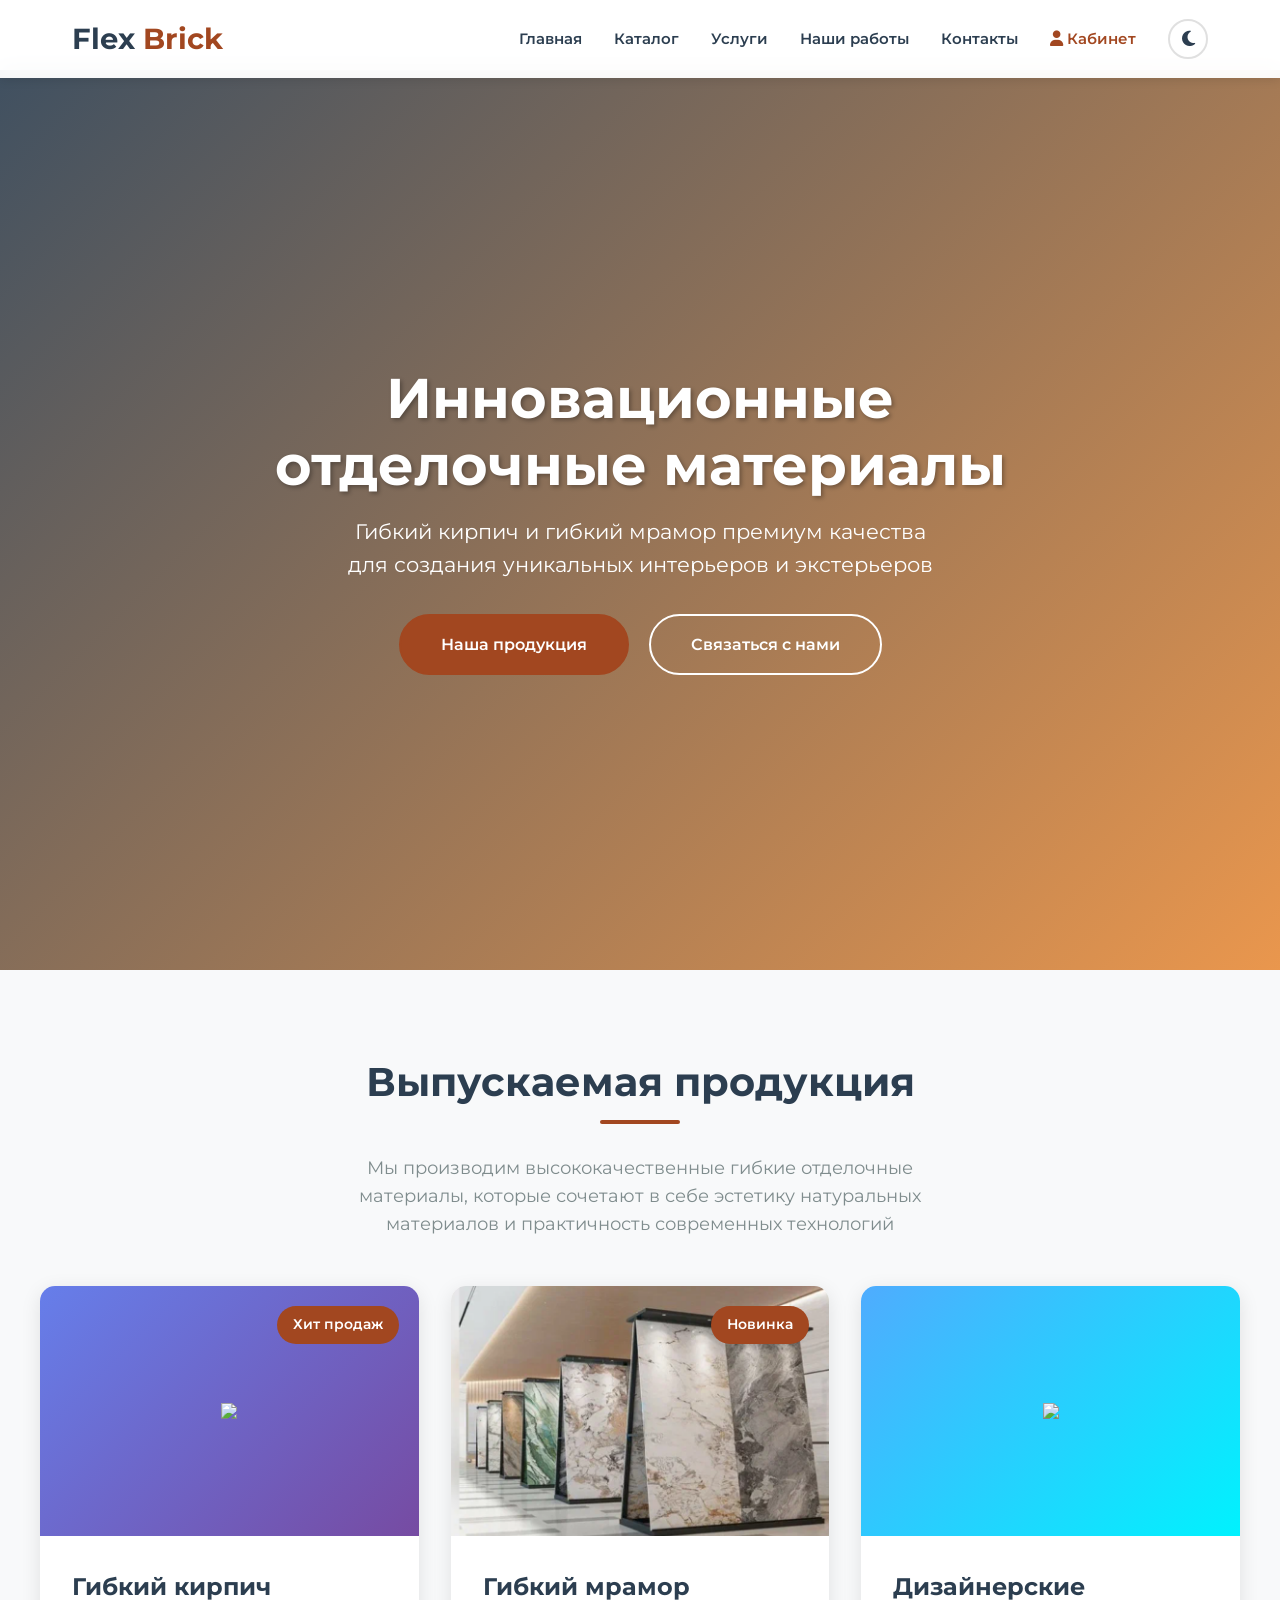
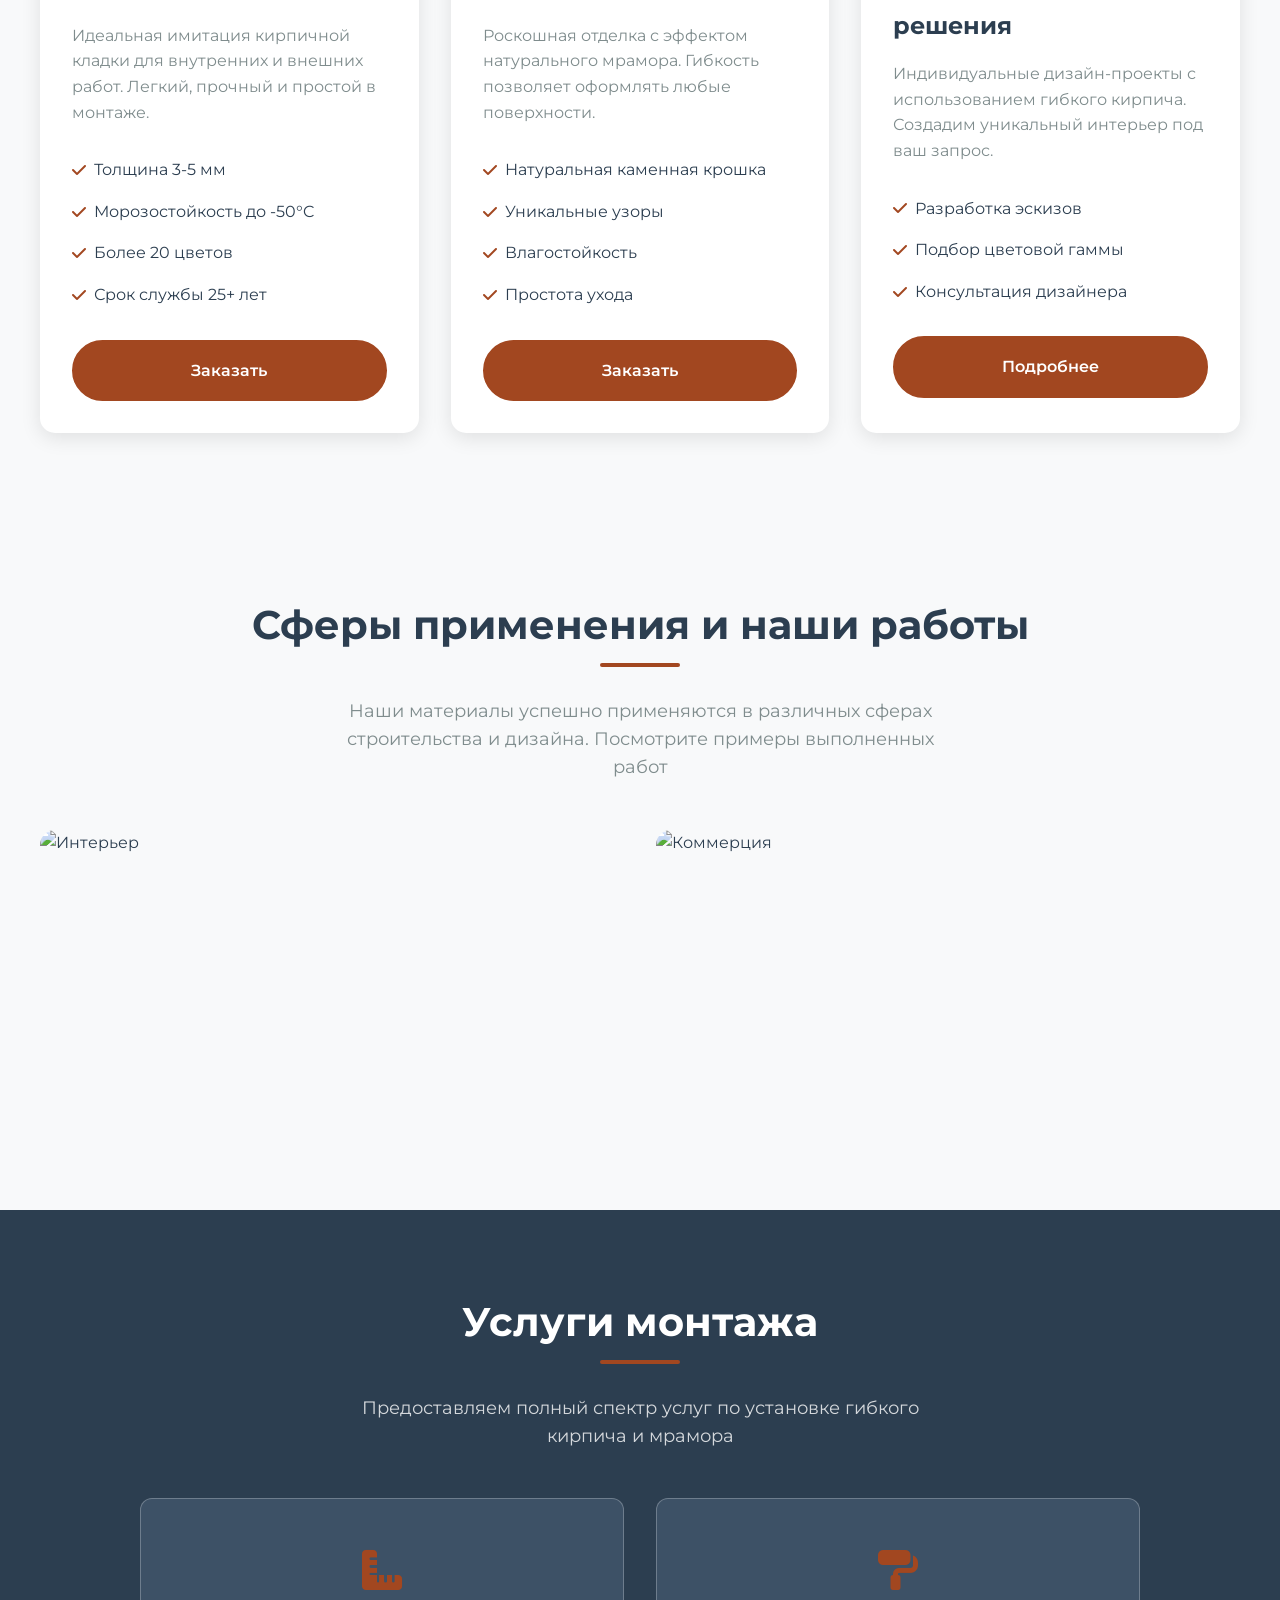
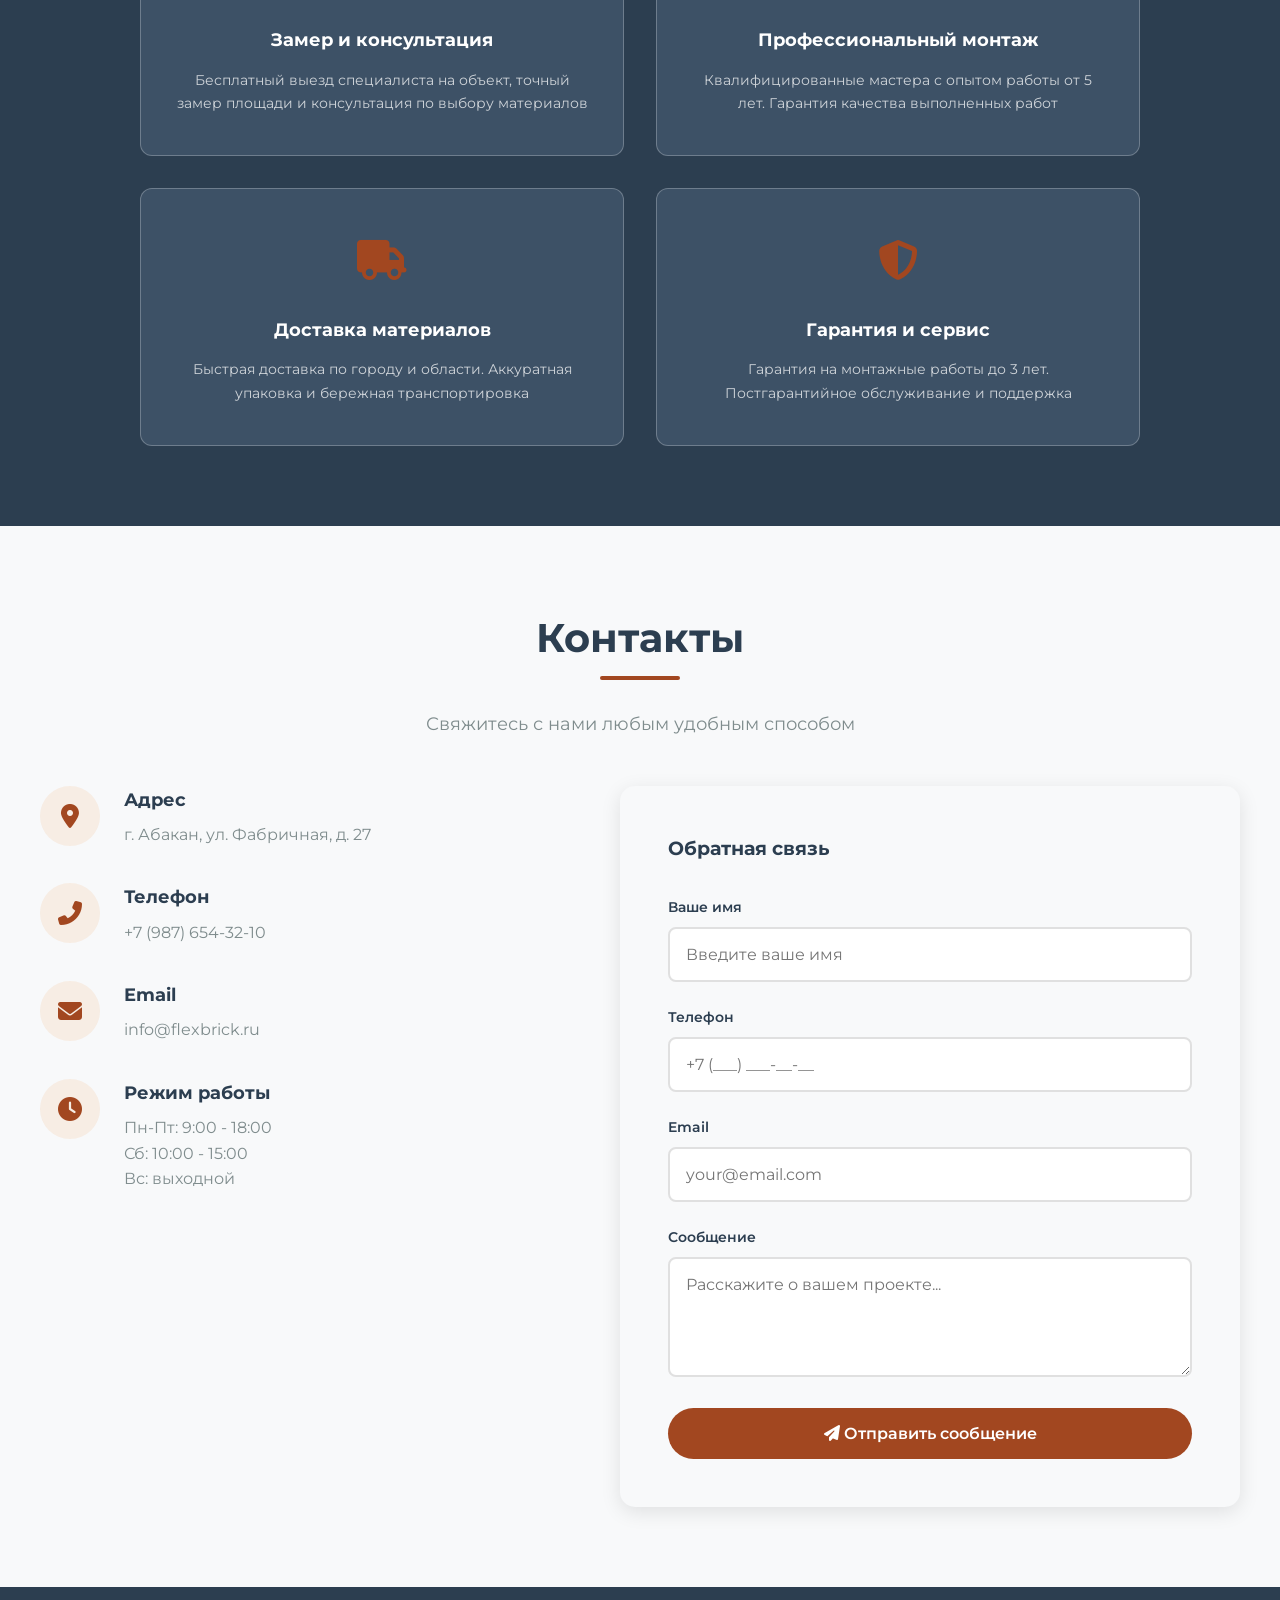
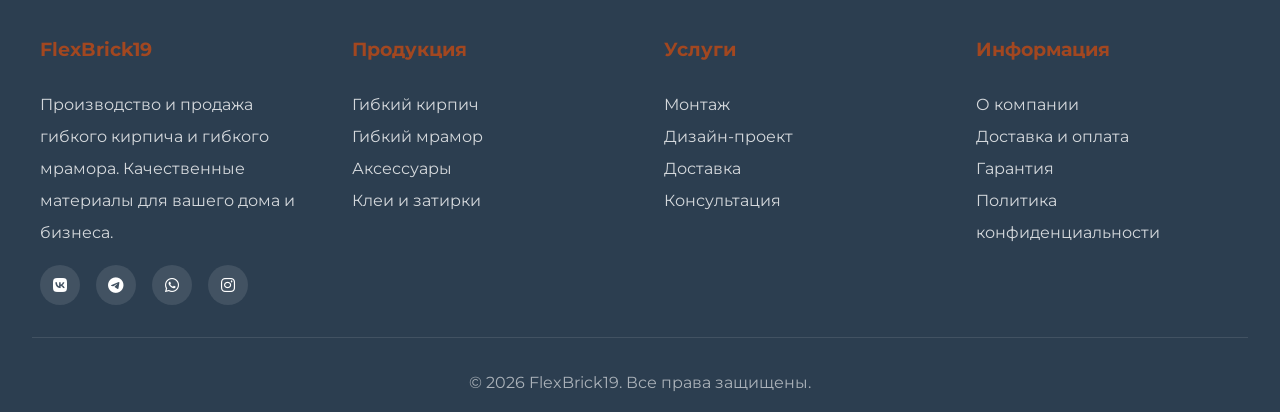
==== index.html @ 18402e00 "Add files via upload" ====
<!DOCTYPE html>
<html lang="ru">
<head>
    <meta charset="UTF-8">
    <meta name="viewport" content="width=device-width, initial-scale=1.0">
    <title>FlexBrick19 - Гибкий кирпич и мрамор</title>
    <link href="https://fonts.googleapis.com/css2?family=Montserrat:wght@300;400;600;700&display=swap" rel="stylesheet">
    <link rel="stylesheet" href="https://cdnjs.cloudflare.com/ajax/libs/font-awesome/6.4.0/css/all.min.css">
    <link rel="stylesheet" href="style.css">
</head>
<body>

    <!-- Navigation -->
    <nav id="navbar">
        <div class="nav-container">
            <a href="#" class="logo">
                Flex<span>Brick</span>
            </a>
            <ul class="nav-links">
                <li><a href="index.html">Главная</a></li>
                <li><a href="catalog.html">Каталог</a></li>
                <li><a href="services.html">Услуги</a></li>
                <li><a href="portfolio.html">Наши работы</a></li>
                <li><a href="contacts.html">Контакты</a></li>
                <li><a href="account.html" class="active"><i class="fas fa-user"></i> Кабинет</a></li>
                <li><button id="themeToggle" class="theme-toggle" title="Переключить тему"><i class="fas fa-moon"></i></button></li>
            </ul>
            <button class="mobile-menu" id="mobileMenuBtn">
                <i class="fas fa-bars"></i>
            </button>
        </div>
    </nav>

    <!-- Mobile Nav -->
    <div class="overlay" id="overlay"></div>
    <div class="mobile-nav" id="mobileNav">
        <ul>
            <li><a href="index.html">Главная</a></li>
                <li><a href="catalog.html">Каталог</a></li>
                <li><a href="services.html">Услуги</a></li>
                <li><a href="portfolio.html">Наши работы</a></li>
                <li><a href="contacts.html">Контакты</a></li>
                <li><a href="account.html" class="active"><i class="fas fa-user"></i> Кабинет</a></li>
        </ul>
        <button id="mobileThemeToggle" class="theme-toggle-mobile">
            <i class="fas fa-moon"></i> Темная тема
        </button>
    </div>

    <!-- Hero Section -->
    <section class="hero">
        <div class="hero-content">
            <h1>Инновационные отделочные материалы</h1>
            <p>Гибкий кирпич и гибкий мрамор премиум качества для создания уникальных интерьеров и экстерьеров</p>
            <div class="hero-buttons">
                <a href="#products" class="btn">Наша продукция</a>
                <a href="#contacts" class="btn btn-outline">Связаться с нами</a>
            </div>
        </div>
    </section>

    <!-- Products Section -->
    <section id="products" class="products">
        <div class="container">
            <div class="section-title fade-in">
                <h2>Выпускаемая продукция</h2>
                <p>Мы производим высококачественные гибкие отделочные материалы, которые сочетают в себе эстетику натуральных материалов и практичность современных технологий</p>
            </div>
            
            <div class="products-grid">
                <div class="product-card fade-in">
                    <div class="product-image">
                        <img src="https://3.downloader.disk.yandex.ru/preview/f4db77cf83d01d969a2676c46928b4b2d6bfa1960020d5fec30e9e500b289629/inf/t6mcIXJO005QYM7AJ6uRTXaHmk4RUR5POgtr7_eQQ4464CJ78P5Dz_9w9WIEjL63v2lElFeClbUV968nj841Ag%3D%3D?uid=534998372&filename=IMG-20231004-WA0004.jpg&disposition=inline&hash=&limit=0&content_type=image%2Fjpeg&owner_uid=534998372&tknv=v3&is_direct_zip_experiment=1&size=2500x1290">
                        <span class="product-badge">Хит продаж</span>
                    </div>
                    <div class="product-info">
                        <h3>Гибкий кирпич</h3>
                        <p>Идеальная имитация кирпичной кладки для внутренних и внешних работ. Легкий, прочный и простой в монтаже.</p>
                        <ul class="product-features">
                            <li><i class="fas fa-check"></i> Толщина 3-5 мм</li>
                            <li><i class="fas fa-check"></i> Морозостойкость до -50°C</li>
                            <li><i class="fas fa-check"></i> Более 20 цветов</li>
                            <li><i class="fas fa-check"></i> Срок службы 25+ лет</li>
                        </ul>
                        <a href="#feedback" class="btn btn-block">Заказать</a>
                    </div>
                </div>

                <div class="product-card fade-in">
                    <div class="product-image">
                        <img src="Снимок.PNG">
                        <span class="product-badge">Новинка</span>
                    </div>
                    <div class="product-info">
                        <h3>Гибкий мрамор</h3>
                        <p>Роскошная отделка с эффектом натурального мрамора. Гибкость позволяет оформлять любые поверхности.</p>
                        <ul class="product-features">
                            <li><i class="fas fa-check"></i> Натуральная каменная крошка</li>
                            <li><i class="fas fa-check"></i> Уникальные узоры</li>
                            <li><i class="fas fa-check"></i> Влагостойкость</li>
                            <li><i class="fas fa-check"></i> Простота ухода</li>
                        </ul>
                        <a href="#feedback" class="btn btn-block">Заказать</a>
                    </div>
                </div>

                <div class="product-card fade-in">
                    <div class="product-image">
                        <img src="https://1.downloader.disk.yandex.ru/preview/6d190ff117f5f427e26c9b1eb037b8a4ff0388bd849203e732c91fef27852add/inf/EOkjLtMUXCPY6ZV9Z0v0M9_wVhdj_3Ee0_UU-84IVVvWxLugRxOpAozdgsQAR_9gPkSbgfZtE7bI52CrXQqChQ%3D%3D?uid=534998372&filename=кирп3.jpg&disposition=inline&hash=&limit=0&content_type=image%2Fjpeg&owner_uid=534998372&tknv=v3&is_direct_zip_experiment=1&size=2500x1290">
                    </div>
                    <div class="product-info">
                        <h3>Дизайнерские решения</h3>
                        <p>Индивидуальные дизайн-проекты с использованием гибкого кирпича. Создадим уникальный интерьер под ваш запрос.</p>
                        <ul class="product-features">
                            <li><i class="fas fa-check"></i> Разработка эскизов</li>
                            <li><i class="fas fa-check"></i> Подбор цветовой гаммы</li>
                            <li><i class="fas fa-check"></i> Консультация дизайнера</li>
                        </ul>
                        <a href="#feedback" class="btn btn-block">Подробнее</a>
                    </div>
                </div>
            </div>
        </div>
    </section>

    <!-- Applications Section -->
    <section id="applications">
        <div class="container">
            <div class="section-title fade-in">
                <h2>Сферы применения и наши работы</h2>
                <p>Наши материалы успешно применяются в различных сферах строительства и дизайна. Посмотрите примеры выполненных работ</p>
            </div>

            <div class="applications-grid">
                <div class="app-card fade-in">
                    <img src="https://4.downloader.disk.yandex.ru/preview/119673832ccec0de59858f5da91ed339eee2b79964a36bbcb71962c14da1e7b0/inf/4I_ppLJugcUD9Q9qHjBtDPk3egLP-8uPRcDhnrD1nuMP7wHON_OEvVRRCL4eM57QDxRSKZL45MFOPm9Jqz7MKQ%3D%3D?uid=534998372&filename=кирп2.jpg&disposition=inline&hash=&limit=0&content_type=image%2Fjpeg&owner_uid=534998372&tknv=v3&is_direct_zip_experiment=1&size=2500x1290" alt="Интерьер">
                    <div class="app-overlay">
                        <h3>Жилые интерьеры</h3>
                        <p>Отделка гостиных, спален, кухонь и прихожих</p>
                    </div>
                </div>

                <div class="app-card fade-in">
                    <img src="https://i4444-static.my-sellios.ru/t/images/a1/b9/863fdfd8531c60a297b4859de60c-or.jpg" alt="Коммерция">
                    <div class="app-overlay">
                        <h3>Коммерческие помещения</h3>
                        <p>Оформление офисов, магазинов, ресторанов</p>
                    </div>
                </div>
            </div>
        </div>
    </section>

    <!-- Services Section -->
    <section id="services" class="services">
        <div class="container">
            <div class="section-title fade-in">
                <h2>Услуги монтажа</h2>
                <p>Предоставляем полный спектр услуг по установке гибкого кирпича и мрамора</p>
            </div>

            <div class="services-grid">
                <div class="service-card fade-in">
                    <div class="service-icon">
                        <i class="fas fa-ruler-combined"></i>
                    </div>
                    <h3>Замер и консультация</h3>
                    <p>Бесплатный выезд специалиста на объект, точный замер площади и консультация по выбору материалов</p>
                </div>

                <div class="service-card fade-in">
                    <div class="service-icon">
                        <i class="fas fa-paint-roller"></i>
                    </div>
                    <h3>Профессиональный монтаж</h3>
                    <p>Квалифицированные мастера с опытом работы от 5 лет. Гарантия качества выполненных работ</p>
                </div>

                <div class="service-card fade-in">
                    <div class="service-icon">
                        <i class="fas fa-truck"></i>
                    </div>
                    <h3>Доставка материалов</h3>
                    <p>Быстрая доставка по городу и области. Аккуратная упаковка и бережная транспортировка</p>
                </div>

                <div class="service-card fade-in">
                    <div class="service-icon">
                        <i class="fas fa-shield-alt"></i>
                    </div>
                    <h3>Гарантия и сервис</h3>
                    <p>Гарантия на монтажные работы до 3 лет. Постгарантийное обслуживание и поддержка</p>
                </div>
            </div>
        </div>
    </section>

    <!-- Contact Section -->
    <section id="contacts">
        <div class="container">
            <div class="section-title fade-in">
                <h2>Контакты</h2>
                <p>Свяжитесь с нами любым удобным способом</p>
            </div>

            <div class="contact-wrapper">
                <div class="contact-info fade-in">
                    <div class="contact-item">
                        <div class="contact-icon">
                            <i class="fas fa-map-marker-alt"></i>
                        </div>
                        <div class="contact-details">
                            <h3>Адрес</h3>
                            <p>г. Абакан, ул. Фабричная, д. 27</p>
                        </div>
                    </div>

                    <div class="contact-item">
                        <div class="contact-icon">
                            <i class="fas fa-phone-alt"></i>
                        </div>
                        <div class="contact-details">
                            <h3>Телефон</h3>
                            <p><a href="tel:+7XXXXXXXXXX">+7 (987) 654-32-10</a></p>
                        </div>
                    </div>

                    <div class="contact-item">
                        <div class="contact-icon">
                            <i class="fas fa-envelope"></i>
                        </div>
                        <div class="contact-details">
                            <h3>Email</h3>
                            <p><a href="mailto:info@flexbrick.ru">info@flexbrick.ru</a></p>
                        </div>
                    </div>

                    <div class="contact-item">
                        <div class="contact-icon">
                            <i class="fas fa-clock"></i>
                        </div>
                        <div class="contact-details">
                            <h3>Режим работы</h3>
                            <p>Пн-Пт: 9:00 - 18:00<br>Сб: 10:00 - 15:00<br>Вс: выходной</p>
                        </div>
                    </div>
                </div>

                <div class="contact-form fade-in" id="feedback">
                    <h3 style="margin-bottom: 2rem; color: var(--primary-color);">Обратная связь</h3>
                    <form id="contactForm">
                        <div class="form-group">
                            <label class="form-label" for="name">Ваше имя</label>
                            <input type="text" id="name" name="name" class="form-input" required placeholder="Введите ваше имя">
                        </div>
                        <div class="form-group">
                            <label class="form-label" for="phone">Телефон</label>
                            <input type="tel" id="phone" name="phone" class="form-input" required placeholder="+7 (___) ___-__-__">
                        </div>
                        <div class="form-group">
                            <label class="form-label" for="email">Email</label>
                            <input type="email" id="email" name="email" class="form-input" placeholder="your@email.com">
                        </div>
                        <div class="form-group">
                            <label class="form-label" for="message">Сообщение</label>
                            <textarea id="message" name="message" class="form-textarea" placeholder="Расскажите о вашем проекте..."></textarea>
                        </div>
                        <button type="submit" class="btn btn-block" style="border: none;">
                            <i class="fas fa-paper-plane"></i> Отправить сообщение
                        </button>
                    </form>
                </div>
            </div>
        </div>
    </section>

    <!-- Footer -->
    <footer>
        <div class="footer-content">
            <div class="footer-section">
                <h3>FlexBrick19</h3>
                <p>Производство и продажа гибкого кирпича и гибкого мрамора. Качественные материалы для вашего дома и бизнеса.</p>
                <div class="social-links">
                    <a href="#"><i class="fab fa-vk"></i></a>
                    <a href="#"><i class="fab fa-telegram"></i></a>
                    <a href="#"><i class="fab fa-whatsapp"></i></a>
                    <a href="#"><i class="fab fa-instagram"></i></a>
                </div>
            </div>
            
            <div class="footer-section">
                <h3>Продукция</h3>
                <a href="#products">Гибкий кирпич</a>
                <a href="#products">Гибкий мрамор</a>
                <a href="#products">Аксессуары</a>
                <a href="#products">Клеи и затирки</a>
            </div>

            <div class="footer-section">
                <h3>Услуги</h3>
                <a href="#services">Монтаж</a>
                <a href="#services">Дизайн-проект</a>
                <a href="#services">Доставка</a>
                <a href="#services">Консультация</a>
            </div>

            <div class="footer-section">
                <h3>Информация</h3>
                <a href="#">О компании</a>
                <a href="#">Доставка и оплата</a>
                <a href="#">Гарантия</a>
                <a href="#">Политика конфиденциальности</a>
            </div>
        </div>
        
        <div class="footer-bottom">
            <p>© 2026 FlexBrick19. Все права защищены.</p>
        </div>
    </footer>

    <script src="script.js"></script>
    <script>
        // Navbar scroll effect
        window.addEventListener('scroll', function() {
            const navbar = document.getElementById('navbar');
            if (window.scrollY > 50) {
                navbar.style.boxShadow = '0 2px 20px rgba(0,0,0,0.1)';
            } else {
                navbar.style.boxShadow = '0 2px 10px rgba(0,0,0,0.1)';
            }
        });

        // Fade in animation
        const observerOptions = {
            threshold: 0.1,
            rootMargin: "0px 0px -50px 0px"
        };

        const observer = new IntersectionObserver(function(entries) {
            entries.forEach(entry => {
                if (entry.isIntersecting) {
                    entry.target.classList.add('visible');
                }
            });
        }, observerOptions);

        document.querySelectorAll('.fade-in').forEach((el) => observer.observe(el));

        // Phone mask
        const phoneInput = document.getElementById('phone');
        if (phoneInput) {
            phoneInput.addEventListener('input', function(e) {
                let value = e.target.value.replace(/\D/g, '');
                if (value.length > 0) {
                    if (value[0] === '7' || value[0] === '8') {
                        value = value.substring(1);
                    }
                    let formattedValue = '+7';
                    if (value.length > 0) formattedValue += ' (' + value.substring(0, 3);
                    if (value.length >= 3) formattedValue += ') ' + value.substring(3, 6);
                    if (value.length >= 6) formattedValue += '-' + value.substring(6, 8);
                    if (value.length >= 8) formattedValue += '-' + value.substring(8, 10);
                    e.target.value = formattedValue;
                }
            });
        }

        // Form submission
        document.getElementById('contactForm').addEventListener('submit', function(e) {
            e.preventDefault();
            alert('Спасибо за ваше сообщение! Мы свяжемся с вами в ближайшее время.');
            this.reset();
        });

        // Smooth scroll
        document.querySelectorAll('a[href^="#"]').forEach(anchor => {
            anchor.addEventListener('click', function (e) {
                const href = this.getAttribute('href');
                if (href.startsWith('#') && href.length > 1) {
                    e.preventDefault();
                    const target = document.querySelector(href);
                    if (target) {
                        target.scrollIntoView({
                            behavior: 'smooth',
                            block: 'start'
                        });
                    }
                }
            });
        });
    </script>
</body>
</html>
---- style.css ----
/* ===== БАЗОВЫЕ ПЕРЕМЕННЫЕ ===== */
:root {
    --primary-color: #2c3e50;
    --secondary-color: #A24720;
    --accent-color: #3498db;
    --success-color: #27ae60;
    --danger-color: #e74c3c;
    --warning-color: #f1c40f;
    --text-dark: #2c3e50;
    --text-light: #7f8c8d;
    --bg-light: #f8f9fa;
    --bg-white: #ffffff;
    --white: #ffffff;
    --border-color: #e0e0e0;
    --shadow-sm: 0 2px 8px rgba(0,0,0,0.05);
    --shadow-md: 0 5px 20px rgba(0,0,0,0.1);
    --shadow-lg: 0 15px 40px rgba(0,0,0,0.15);
    --radius-sm: 8px;
    --radius-md: 15px;
    --radius-lg: 50px;
    --transition: all 0.3s ease;
}

/* ===== ТЕМНАЯ ТЕМА ===== */
body.dark-theme {
    --primary-color: #ecf0f1;
    --text-dark: #f1f2f6;
    --text-light: #a4b0be;
    --bg-light: #121212;
    --bg-white: #1e1e1e;
    --white: #1e1e1e;
    --border-color: #2d3436;
    --shadow-sm: 0 2px 8px rgba(0,0,0,0.3);
    --shadow-md: 0 5px 20px rgba(0,0,0,0.5);
    --shadow-lg: 0 15px 40px rgba(0,0,0,0.7);
}

body.dark-theme nav {
    background: rgba(18, 18, 18, 0.95);
    border-bottom: 1px solid var(--border-color);
}

body.dark-theme .hero {
    background: linear-gradient(135deg, rgba(18,18,18,0.95) 0%, rgba(230,126,34,0.15) 100%);
}

body.dark-theme .product-card,
body.dark-theme .service-card,
body.dark-theme .contact-form,
body.dark-theme .contact-form-card,
body.dark-theme .content-card,
body.dark-theme .admin-card,
body.dark-theme .sidebar,
body.dark-theme .auth-container,
body.dark-theme .stat-card,
body.dark-theme .favorite-card,
body.dark-theme .step-card,
body.dark-theme .service-detail-card,
body.dark-theme .requisites {
    background: var(--bg-white);
    border: 1px solid var(--border-color);
}

body.dark-theme .form-input,
body.dark-theme .form-textarea,
body.dark-theme .form-select {
    background: #121212;
    border-color: var(--border-color);
    color: var(--text-dark);
}

body.dark-theme .form-input:focus,
body.dark-theme .form-textarea:focus {
    border-color: var(--secondary-color);
}

body.dark-theme .admin-sidebar {
    background: #0a0a0a;
}

body.dark-theme .admin-header {
    background: var(--bg-white);
    border-bottom: 1px solid var(--border-color);
}

body.dark-theme .admin-table th {
    background: rgba(255,255,255,0.05);
}

body.dark-theme .admin-table td {
    border-bottom-color: var(--border-color);
}

body.dark-theme .admin-table tr:hover {
    background: rgba(255,255,255,0.03);
}

body.dark-theme .search-box input {
    background: var(--bg-light);
    border-color: var(--border-color);
    color: var(--text-dark);
}

body.dark-theme .icon-btn {
    background: var(--bg-light);
    color: var(--text-dark);
}

body.dark-theme footer {
    background: #0a0a0a;
    border-top: 1px solid var(--border-color);
}

body.dark-theme .services {
    background: #1a1a1a;
}

body.dark-theme .service-card {
    background: #2d2d2d;
}

body.dark-theme .hero-small {
    background: linear-gradient(135deg, #1a1a1a 0%, #2d2d2d 100%);
}

body.dark-theme .auth-container {
    background: var(--bg-white);
}

body.dark-theme .auth-tabs {
    background: var(--bg-light);
}

body.dark-theme .auth-tab.active {
    background: var(--bg-white);
}

body.dark-theme .social-btn {
    background: var(--bg-white);
    border-color: var(--border-color);
}

body.dark-theme .sidebar-menu a:hover,
body.dark-theme .sidebar-menu a.active {
    background: rgba(230,126,34,0.15);
}

body.dark-theme .orders-table th,
body.dark-theme .admin-table th {
    background: rgba(255,255,255,0.05);
}

body.dark-theme .orders-table tr:hover,
body.dark-theme .admin-table tr:hover {
    background: rgba(255,255,255,0.03);
}

body.dark-theme label[style*="background: var(--bg-light)"] {
    background: rgba(255,255,255,0.05) !important;
}

/* ===== БАЗОВЫЕ СТИЛИ ===== */
* {
    margin: 0;
    padding: 0;
    box-sizing: border-box;
}

html {
    scroll-behavior: smooth;
}

body {
    font-family: 'Montserrat', sans-serif;
    line-height: 1.6;
    color: var(--text-dark);
    background: var(--bg-light);
    overflow-x: hidden;
    transition: background-color 0.3s ease, color 0.3s ease;
}

img {
    max-width: 100%;
    height: auto;
    display: block;
}

/* ===== НАВИГАЦИЯ ===== */
nav {
    position: fixed;
    top: 0;
    width: 100%;
    background: rgba(255, 255, 255, 0.95);
    backdrop-filter: blur(10px);
    box-shadow: 0 2px 20px rgba(0,0,0,0.1);
    z-index: 1000;
    transition: var(--transition);
}

.nav-container {
    max-width: 1200px;
    margin: 0 auto;
    padding: 1rem 2rem;
    display: flex;
    justify-content: space-between;
    align-items: center;
}

.logo {
    font-size: 1.8rem;
    font-weight: 700;
    color: var(--primary-color);
    text-decoration: none;
    display: flex;
    align-items: center;
    gap: 0.5rem;
}

.logo span {
    color: var(--secondary-color);
}

.nav-links {
    display: flex;
    list-style: none;
    gap: 2rem;
    align-items: center;
}

.nav-links a {
    text-decoration: none;
    color: var(--text-dark);
    font-weight: 600;
    font-size: 0.95rem;
    transition: var(--transition);
    position: relative;
}

.nav-links a::after {
    content: '';
    position: absolute;
    bottom: -5px;
    left: 0;
    width: 0;
    height: 2px;
    background: var(--secondary-color);
    transition: var(--transition);
}

.nav-links a:hover::after {
    width: 100%;
}

.nav-links a:hover {
    color: var(--secondary-color);
}

.nav-links a.active {
    color: var(--secondary-color);
}

.mobile-menu {
    display: none;
    font-size: 1.5rem;
    cursor: pointer;
    color: var(--text-dark);
    background: none;
    border: none;
}

/* Мобильное меню */
.mobile-nav {
    position: fixed;
    top: 70px;
    right: -100%;
    width: 80%;
    max-width: 320px;
    height: calc(100vh - 70px);
    background: var(--bg-white);
    box-shadow: -5px 0 20px rgba(0,0,0,0.2);
    z-index: 999;
    transition: right 0.3s ease;
    overflow-y: auto;
    padding: 2rem;
}

.mobile-nav.active {
    right: 0;
}

.mobile-nav ul {
    list-style: none;
}

.mobile-nav li {
    margin-bottom: 1rem;
    border-bottom: 1px solid var(--border-color);
    padding-bottom: 1rem;
}

.mobile-nav a {
    text-decoration: none;
    color: var(--text-dark);
    font-weight: 600;
    font-size: 1.1rem;
    display: flex;
    align-items: center;
    gap: 0.75rem;
}

.mobile-nav a.active {
    color: var(--secondary-color);
}

.mobile-nav .theme-toggle-mobile {
    width: 100%;
    padding: 1rem;
    background: var(--bg-light);
    border: 2px solid var(--border-color);
    border-radius: 10px;
    color: var(--text-dark);
    font-family: inherit;
    font-weight: 600;
    font-size: 1rem;
    cursor: pointer;
    display: flex;
    align-items: center;
    justify-content: center;
    gap: 0.5rem;
    margin-top: 1rem;
}

.overlay {
    position: fixed;
    top: 70px;
    left: 0;
    width: 100%;
    height: calc(100vh - 70px);
    background: rgba(0,0,0,0.5);
    z-index: 998;
    opacity: 0;
    visibility: hidden;
    transition: var(--transition);
}

.overlay.active {
    opacity: 1;
    visibility: visible;
}

/* Переключатель темы */
.theme-toggle {
    background: none;
    border: 2px solid var(--border-color);
    width: 40px;
    height: 40px;
    border-radius: 50%;
    cursor: pointer;
    display: flex;
    align-items: center;
    justify-content: center;
    font-size: 1.1rem;
    color: var(--text-dark);
    transition: var(--transition);
}

.theme-toggle:hover {
    border-color: var(--secondary-color);
    color: var(--secondary-color);
    transform: rotate(180deg);
}

/* ===== HERO СЕКЦИЯ ===== */
.hero {
    margin-top: 70px;
    min-height: 100vh;
    background: linear-gradient(135deg, rgba(44,62,80,0.9) 0%, rgba(230,126,34,0.8) 100%);
    background-size: cover;
    background-position: center;
    display: flex;
    align-items: center;
    justify-content: center;
    text-align: center;
    color: #ffffff;
    position: relative;
    overflow: hidden;
    padding: 2rem;
}

.hero-content {
    animation: fadeInUp 1s ease;
    padding: 2rem;
    max-width: 800px;
}

.hero h1 {
    font-size: 3.5rem;
    margin-bottom: 1rem;
    font-weight: 700;
    text-shadow: 2px 2px 4px rgba(0,0,0,0.3);
    line-height: 1.2;
}

.hero p {
    font-size: 1.3rem;
    margin-bottom: 2rem;
    max-width: 600px;
    margin-left: auto;
    margin-right: auto;
}

.hero-small {
    margin-top: 70px;
    padding: 4rem 2rem;
    background: linear-gradient(135deg, var(--primary-color) 0%, #34495e 100%);
    color: white;
    text-align: center;
}

.hero-small h1 {
    font-size: 2.5rem;
    margin-bottom: 0.5rem;
}

.hero-small p {
    font-size: 1.1rem;
    opacity: 0.9;
}

/* ===== КНОПКИ ===== */
.btn {
    display: inline-block;
    padding: 1rem 2.5rem;
    background: var(--secondary-color);
    color: var(--white);
    text-decoration: none;
    border-radius: var(--radius-lg);
    font-weight: 600;
    transition: var(--transition);
    border: 2px solid var(--secondary-color);
    cursor: pointer;
    font-size: 1rem;
    font-family: inherit;
    text-align: center;
}

.btn:hover {
    transform: translateY(-3px);
    box-shadow: 0 10px 30px rgba(230,126,34,0.4);
}

.btn-outline {
    background: transparent;
    margin-left: 1rem;
    color: #ffffff;
    border-color: var(--white);
}

.btn-outline:hover {
    background: var(--white);
    color: var(--secondary-color);
}

.btn-sm {
    padding: 0.5rem 1.25rem;
    font-size: 0.85rem;
}

.btn-lg {
    padding: 1.125rem 2.5rem;
    font-size: 1.1rem;
}

.btn-block {
    width: 100%;
    display: block;
}

.btn-danger {
    background: var(--danger-color);
    border-color: var(--danger-color);
}

.btn-danger:hover {
    background: #c0392b;
    box-shadow: 0 10px 30px rgba(231,76,60,0.4);
}

/* ===== СЕКЦИИ ===== */
section {
    padding: 5rem 2rem;
}

.container {
    max-width: 1200px;
    margin: 0 auto;
}

.section-title {
    text-align: center;
    margin-bottom: 3rem;
}

.section-title h2 {
    font-size: 2.5rem;
    color: var(--primary-color);
    margin-bottom: 1rem;
    position: relative;
    display: inline-block;
}

.section-title h2::after {
    content: '';
    position: absolute;
    bottom: -10px;
    left: 50%;
    transform: translateX(-50%);
    width: 80px;
    height: 4px;
    background: var(--secondary-color);
    border-radius: 2px;
}

.section-title p {
    color: var(--text-light);
    font-size: 1.1rem;
    max-width: 600px;
    margin: 1.5rem auto 0;
}

/* ===== КАРТОЧКИ ПРОДУКТОВ ===== */
.products {
    background: var(--bg-light);
}

.products-grid {
    display: grid;
    grid-template-columns: repeat(auto-fit, minmax(300px, 1fr));
    gap: 2rem;
}

.product-card {
    background: var(--white);
    border-radius: var(--radius-md);
    overflow: hidden;
    box-shadow: var(--shadow-md);
    transition: var(--transition);
    position: relative;
}

.product-card:hover {
    transform: translateY(-10px);
    box-shadow: var(--shadow-lg);
}

.product-image {
    height: 250px;
    background: linear-gradient(135deg, #667eea 0%, #764ba2 100%);
    display: flex;
    align-items: center;
    justify-content: center;
    font-size: 4rem;
    color: rgba(255,255,255,0.8);
    position: relative;
    overflow: hidden;
}

.product-card:nth-child(2) .product-image {
    background: linear-gradient(135deg, #f093fb 0%, #f5576c 100%);
}

.product-card:nth-child(3) .product-image {
    background: linear-gradient(135deg, #4facfe 0%, #00f2fe 100%);
}

.product-badge {
    position: absolute;
    top: 20px;
    right: 20px;
    background: var(--secondary-color);
    color: white;
    padding: 0.5rem 1rem;
    border-radius: 20px;
    font-size: 0.85rem;
    font-weight: 600;
}

.product-info {
    padding: 2rem;
}

.product-info h3 {
    font-size: 1.5rem;
    margin-bottom: 1rem;
    color: var(--primary-color);
}

.product-info p {
    color: var(--text-light);
    margin-bottom: 1.5rem;
}

.product-features {
    list-style: none;
    margin-bottom: 1.5rem;
}

.product-features li {
    padding: 0.5rem 0;
    color: var(--text-dark);
    display: flex;
    align-items: center;
    gap: 0.5rem;
}

.product-features i {
    color: var(--secondary-color);
}

/* ===== ПРИМЕНЕНИЕ ===== */
.applications-grid {
    display: grid;
    grid-template-columns: repeat(auto-fit, minmax(250px, 1fr));
    gap: 2rem;
    margin-top: 3rem;
}

.app-card {
    position: relative;
    border-radius: var(--radius-md);
    overflow: hidden;
    height: 300px;
    cursor: pointer;
}

.app-card img {
    width: 100%;
    height: 100%;
    object-fit: cover;
    transition: var(--transition);
}

.app-overlay {
    position: absolute;
    bottom: 0;
    left: 0;
    right: 0;
    background: linear-gradient(to top, rgba(44,62,80,0.95), transparent);
    padding: 2rem;
    color: white;
    transform: translateY(20px);
    opacity: 0;
    transition: var(--transition);
}

.app-card:hover .app-overlay {
    transform: translateY(0);
    opacity: 1;
}

.app-card:hover img {
    transform: scale(1.1);
}

.app-overlay h3 {
    font-size: 1.3rem;
    margin-bottom: 0.5rem;
}

/* ===== УСЛУГИ ===== */
.services {
    background: var(--primary-color);
    color: white;
}

.services .section-title h2 {
    color: white;
}

.services .section-title p {
    color: rgba(255,255,255,0.8);
}

.services-grid {
    display: grid;
    grid-template-columns: repeat(2, 1fr);
    gap: 2rem;
    max-width: 1000px;
    margin: 3rem auto 0;
}

.service-card {
    background: #3d5166;
    border: 1px solid rgba(255,255,255,0.25);
    border-radius: 12px;
    padding: 2.5rem 2rem;
    text-align: center;
    transition: var(--transition);
}

.service-card:hover {
    transform: translateY(-5px);
    border-color: rgba(255,255,255,0.5);
    box-shadow: 0 10px 30px rgba(0,0,0,0.2);
}

.service-icon {
    font-size: 2.5rem;
    margin-bottom: 1.5rem;
    color: var(--secondary-color);
}

.service-card h3 {
    font-size: 1.15rem;
    font-weight: 700;
    margin-bottom: 1rem;
    color: #ffffff;
    line-height: 1.4;
}

.service-card p {
    color: rgba(255,255,255,0.75);
    font-size: 0.9rem;
    line-height: 1.6;
}

/* ===== КОНТАКТЫ ===== */
.contact-wrapper {
    display: grid;
    grid-template-columns: 1fr 1.2fr;
    gap: 4rem;
    margin-top: 3rem;
}

.contact-info {
    display: flex;
    flex-direction: column;
    gap: 2rem;
}

.contact-item {
    display: flex;
    align-items: flex-start;
    gap: 1.5rem;
}

.contact-icon {
    width: 60px;
    height: 60px;
    min-width: 60px;
    background: rgba(230,126,34,0.1);
    color: var(--secondary-color);
    border-radius: 50%;
    display: flex;
    align-items: center;
    justify-content: center;
    font-size: 1.5rem;
    flex-shrink: 0;
    transition: var(--transition);
}

.contact-item:hover .contact-icon {
    background: var(--secondary-color);
    color: white;
}

.contact-details h3 {
    margin-bottom: 0.5rem;
    color: var(--primary-color);
    font-size: 1.1rem;
}

.contact-details p,
.contact-details a {
    color: var(--text-light);
    text-decoration: none;
    transition: var(--transition);
    display: block;
    margin-bottom: 0.25rem;
}

.contact-details a:hover {
    color: var(--secondary-color);
}

.contact-form,
.contact-form-card {
    background: var(--bg-light);
    padding: 3rem;
    border-radius: var(--radius-md);
    box-shadow: var(--shadow-md);
}

.form-group {
    margin-bottom: 1.5rem;
}

.form-label {
    display: block;
    margin-bottom: 0.5rem;
    color: var(--primary-color);
    font-weight: 600;
    font-size: 0.9rem;
}

.form-input,
.form-textarea,
.form-select {
    width: 100%;
    padding: 1rem;
    border: 2px solid var(--border-color);
    border-radius: var(--radius-sm);
    font-family: inherit;
    transition: var(--transition);
    background: var(--white);
    color: var(--text-dark);
    font-size: 16px;
}

.form-input:focus,
.form-textarea:focus,
.form-select:focus {
    outline: none;
    border-color: var(--secondary-color);
}

.form-textarea {
    resize: vertical;
    min-height: 120px;
}

/* ===== ФУТЕР ===== */
footer {
    background: var(--primary-color);
    color: white;
    padding: 3rem 2rem 1rem;
    text-align: center;
}

.footer-content {
    max-width: 1200px;
    margin: 0 auto;
    display: grid;
    grid-template-columns: repeat(auto-fit, minmax(250px, 1fr));
    gap: 3rem;
    margin-bottom: 2rem;
    text-align: left;
}

.footer-section h3 {
    margin-bottom: 1.5rem;
    color: var(--secondary-color);
}

.footer-section p,
.footer-section a {
    color: rgba(255,255,255,0.8);
    text-decoration: none;
    line-height: 2;
    transition: var(--transition);
    display: block;
}

.footer-section a:hover {
    color: var(--secondary-color);
}

.social-links {
    display: flex;
    gap: 1rem;
    margin-top: 1rem;
    flex-wrap: wrap;
}

.social-links a {
    width: 40px;
    height: 40px;
    background: rgba(255,255,255,0.1);
    border-radius: 50%;
    display: flex;
    align-items: center;
    justify-content: center;
    transition: var(--transition);
    color: white;
}

.social-links a:hover {
    background: var(--secondary-color);
    transform: translateY(-3px);
}

.footer-bottom {
    border-top: 1px solid rgba(255,255,255,0.1);
    padding-top: 2rem;
    color: rgba(255,255,255,0.6);
}

/* ===== АНИМАЦИИ ===== */
@keyframes fadeInUp {
    from {
        opacity: 0;
        transform: translateY(30px);
    }
    to {
        opacity: 1;
        transform: translateY(0);
    }
}

.fade-in {
    opacity: 0;
    transform: translateY(30px);
    transition: opacity 0.8s ease, transform 0.8s ease;
}

.fade-in.visible {
    opacity: 1;
    transform: translateY(0);
}

/* ===== АДАПТИВ: ПЛАНШЕТ (до 1024px) ===== */
@media (max-width: 1024px) {
    .nav-container {
        padding: 1rem 1.5rem;
    }
    
    .nav-links {
        gap: 1.25rem;
    }
    
    .nav-links a {
        font-size: 0.9rem;
    }
    
    .hero h1 {
        font-size: 2.8rem;
    }
    
    .hero p {
        font-size: 1.1rem;
    }
    
    .services-grid {
        grid-template-columns: repeat(2, 1fr);
    }
    
    .contact-wrapper {
        gap: 2rem;
    }
}

/* ===== АДАПТИВ: ПЛАНШЕТ (до 768px) ===== */
@media (max-width: 768px) {
    .nav-links {
        display: none;
    }
    
    .mobile-menu {
        display: block;
    }
    
    .theme-toggle {
        display: none;
    }
    
    section {
        padding: 3rem 1.5rem;
    }
    
    .hero {
        margin-top: 70px;
        min-height: 80vh;
        padding: 2rem 1rem;
    }
    
    .hero h1 {
        font-size: 2.2rem;
    }
    
    .hero p {
        font-size: 1rem;
    }
    
    .hero-content {
        padding: 1rem;
    }
    
    .hero-small {
        padding: 3rem 1.5rem;
        margin-top: 70px;
    }
    
    .hero-small h1 {
        font-size: 1.8rem;
    }
    
    .section-title h2 {
        font-size: 1.8rem;
    }
    
    .section-title p {
        font-size: 1rem;
    }
    
    .products-grid {
        grid-template-columns: repeat(2, 1fr);
        gap: 1rem;
    }
    
    .product-image {
        height: 180px;
        font-size: 3rem;
    }
    
    .product-info {
        padding: 1.25rem;
    }
    
    .product-info h3 {
        font-size: 1.1rem;
    }
    
    .product-info p {
        font-size: 0.85rem;
        margin-bottom: 1rem;
    }
    
    .product-features li {
        font-size: 0.8rem;
    }
    
    .product-card .btn {
        padding: 0.75rem;
        font-size: 0.85rem;
    }
    
    .applications-grid {
        grid-template-columns: repeat(2, 1fr);
        gap: 1rem;
    }
    
    .app-card {
        height: 220px;
    }
    
    .services-grid {
        grid-template-columns: 1fr;
        max-width: 100%;
    }
    
    .contact-wrapper {
        grid-template-columns: 1fr;
        gap: 2rem;
    }
    
    .contact-form,
    .contact-form-card {
        padding: 1.5rem;
    }
    
    .footer-content {
        grid-template-columns: repeat(2, 1fr);
        gap: 2rem;
    }
    
    .btn-outline {
        margin-left: 0;
        margin-top: 1rem;
        display: block;
    }
    
    .hero-buttons {
        display: flex;
        flex-direction: column;
        gap: 1rem;
    }
}

/* ===== АДАПТИВ: МОБИЛЬНЫЙ (до 480px) ===== */
@media (max-width: 480px) {
    .nav-container {
        padding: 0.75rem 1rem;
    }
    
    .logo {
        font-size: 1.4rem;
    }
    
    .hero h1 {
        font-size: 1.8rem;
    }
    
    .hero p {
        font-size: 0.95rem;
    }
    
    .btn {
        padding: 0.85rem 1.5rem;
        font-size: 0.9rem;
    }
    
    .products-grid {
        grid-template-columns: 1fr;
    }
    
    .product-image {
        height: 200px;
    }
    
    .applications-grid {
        grid-template-columns: 1fr;
    }
    
    .app-card {
        height: 250px;
    }
    
    .contact-item {
        flex-direction: column;
        text-align: center;
        align-items: center;
    }
    
    .footer-content {
        grid-template-columns: 1fr;
        text-align: center;
    }
    
    .social-links {
        justify-content: center;
    }
    
    .section-title h2 {
        font-size: 1.5rem;
    }
    
    section {
        padding: 2.5rem 1rem;
    }
}

/* ===== АДАПТИВ: ТАБЛИЦЫ ===== */
@media (max-width: 768px) {
    .table-responsive {
        overflow-x: auto;
        -webkit-overflow-scrolling: touch;
    }
    
    .orders-table,
    .admin-table {
        min-width: 600px;
    }
}
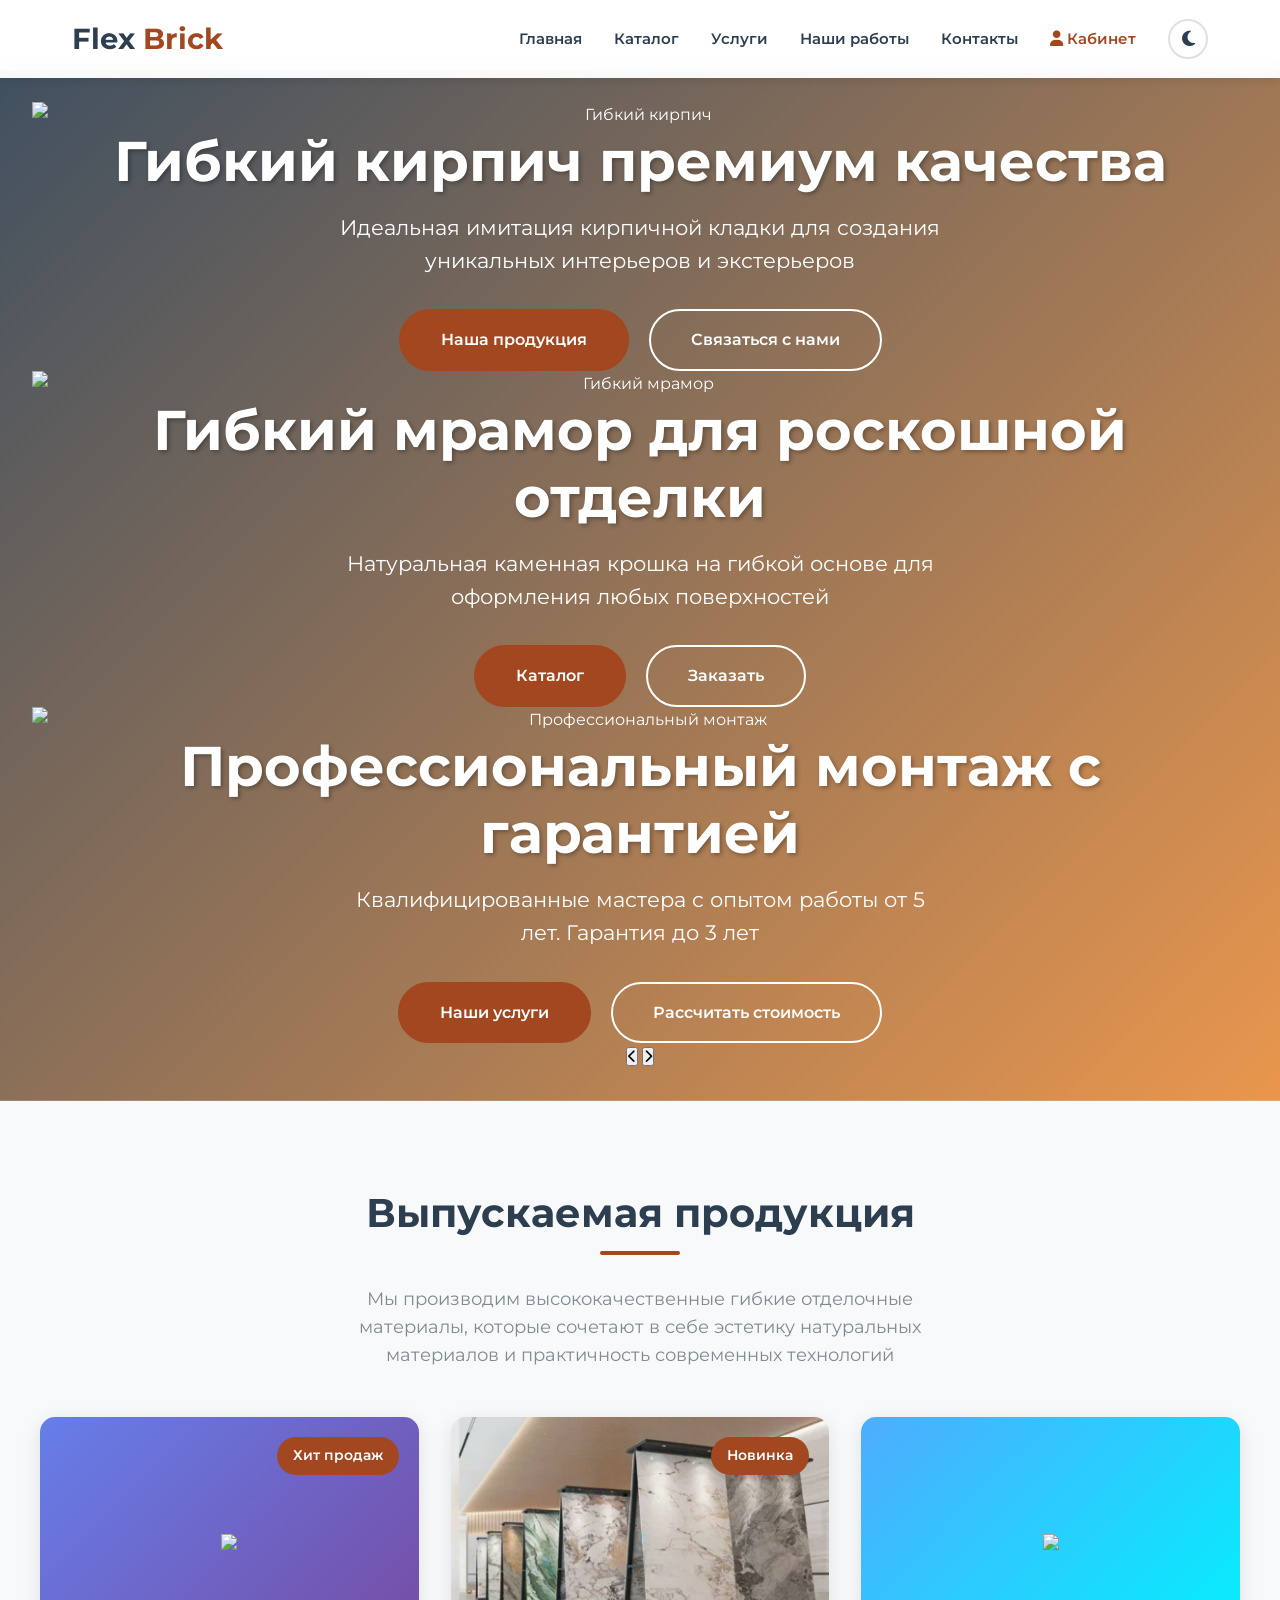
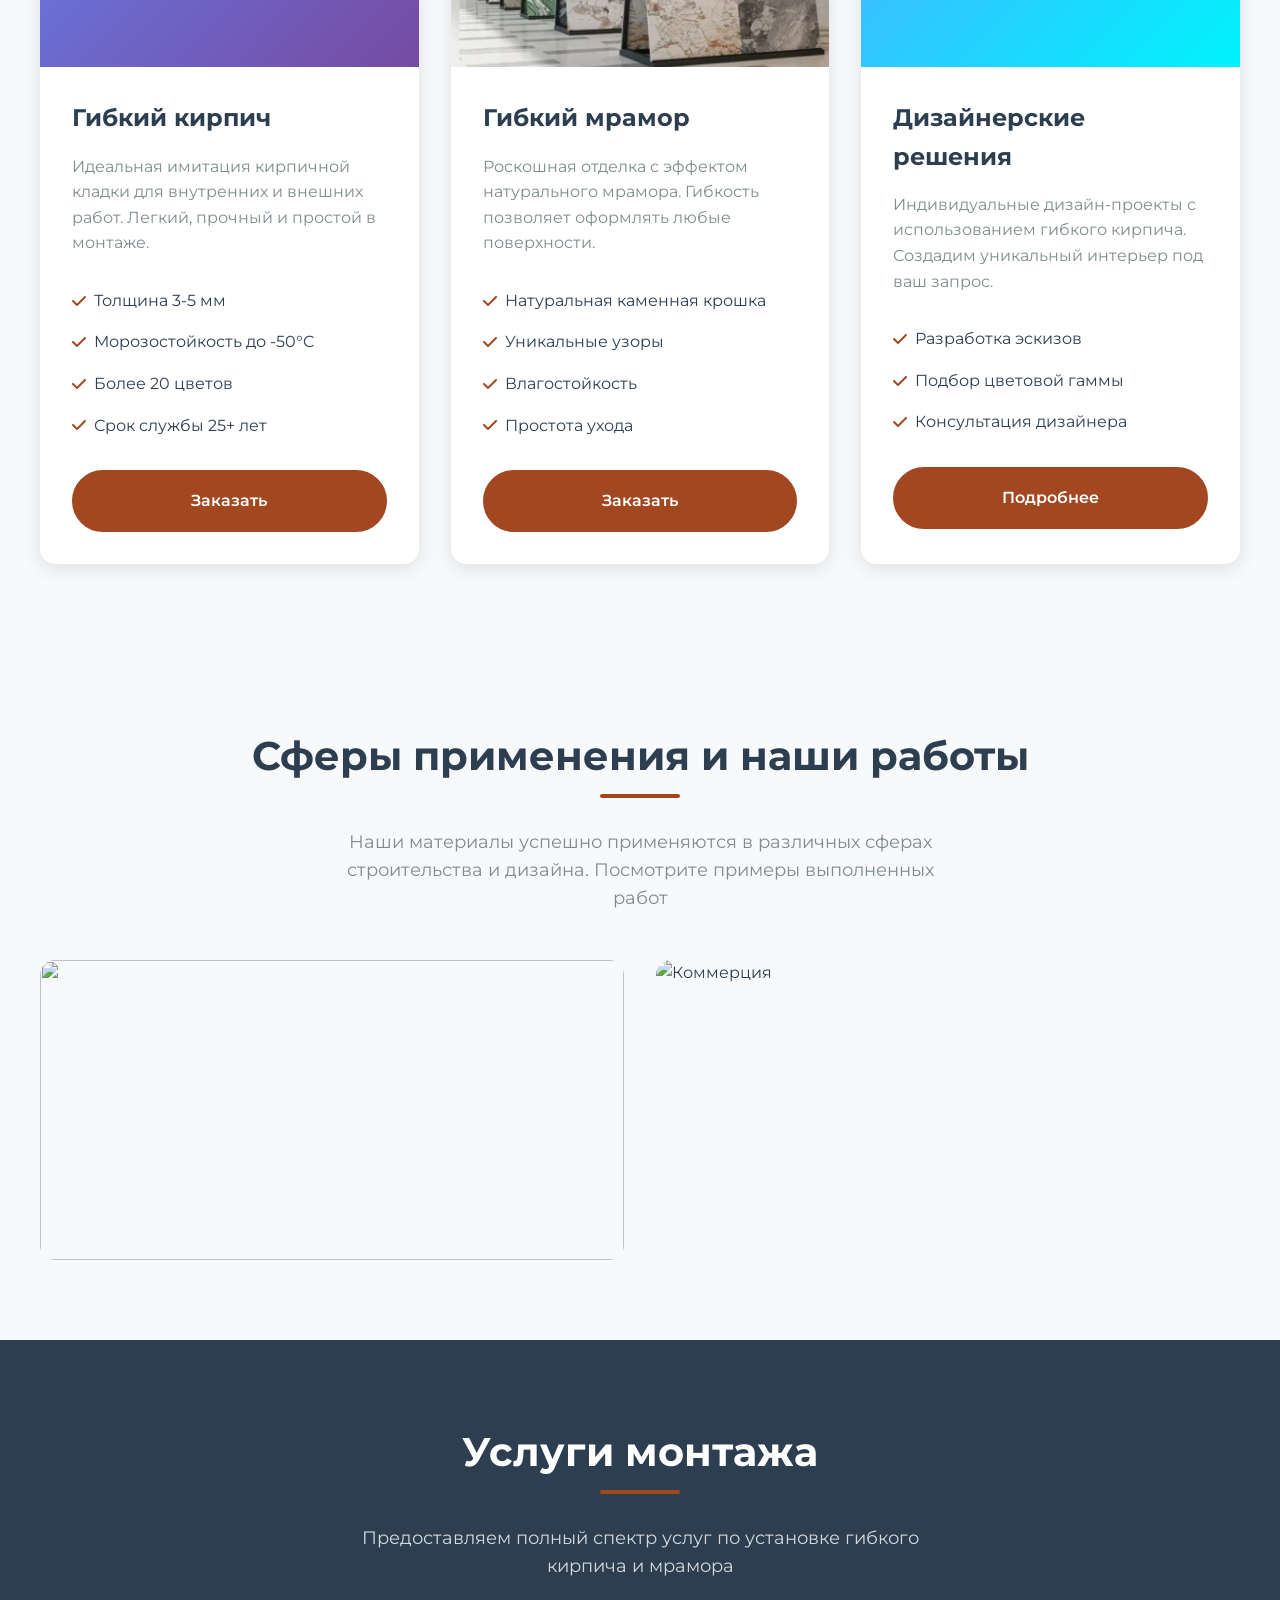
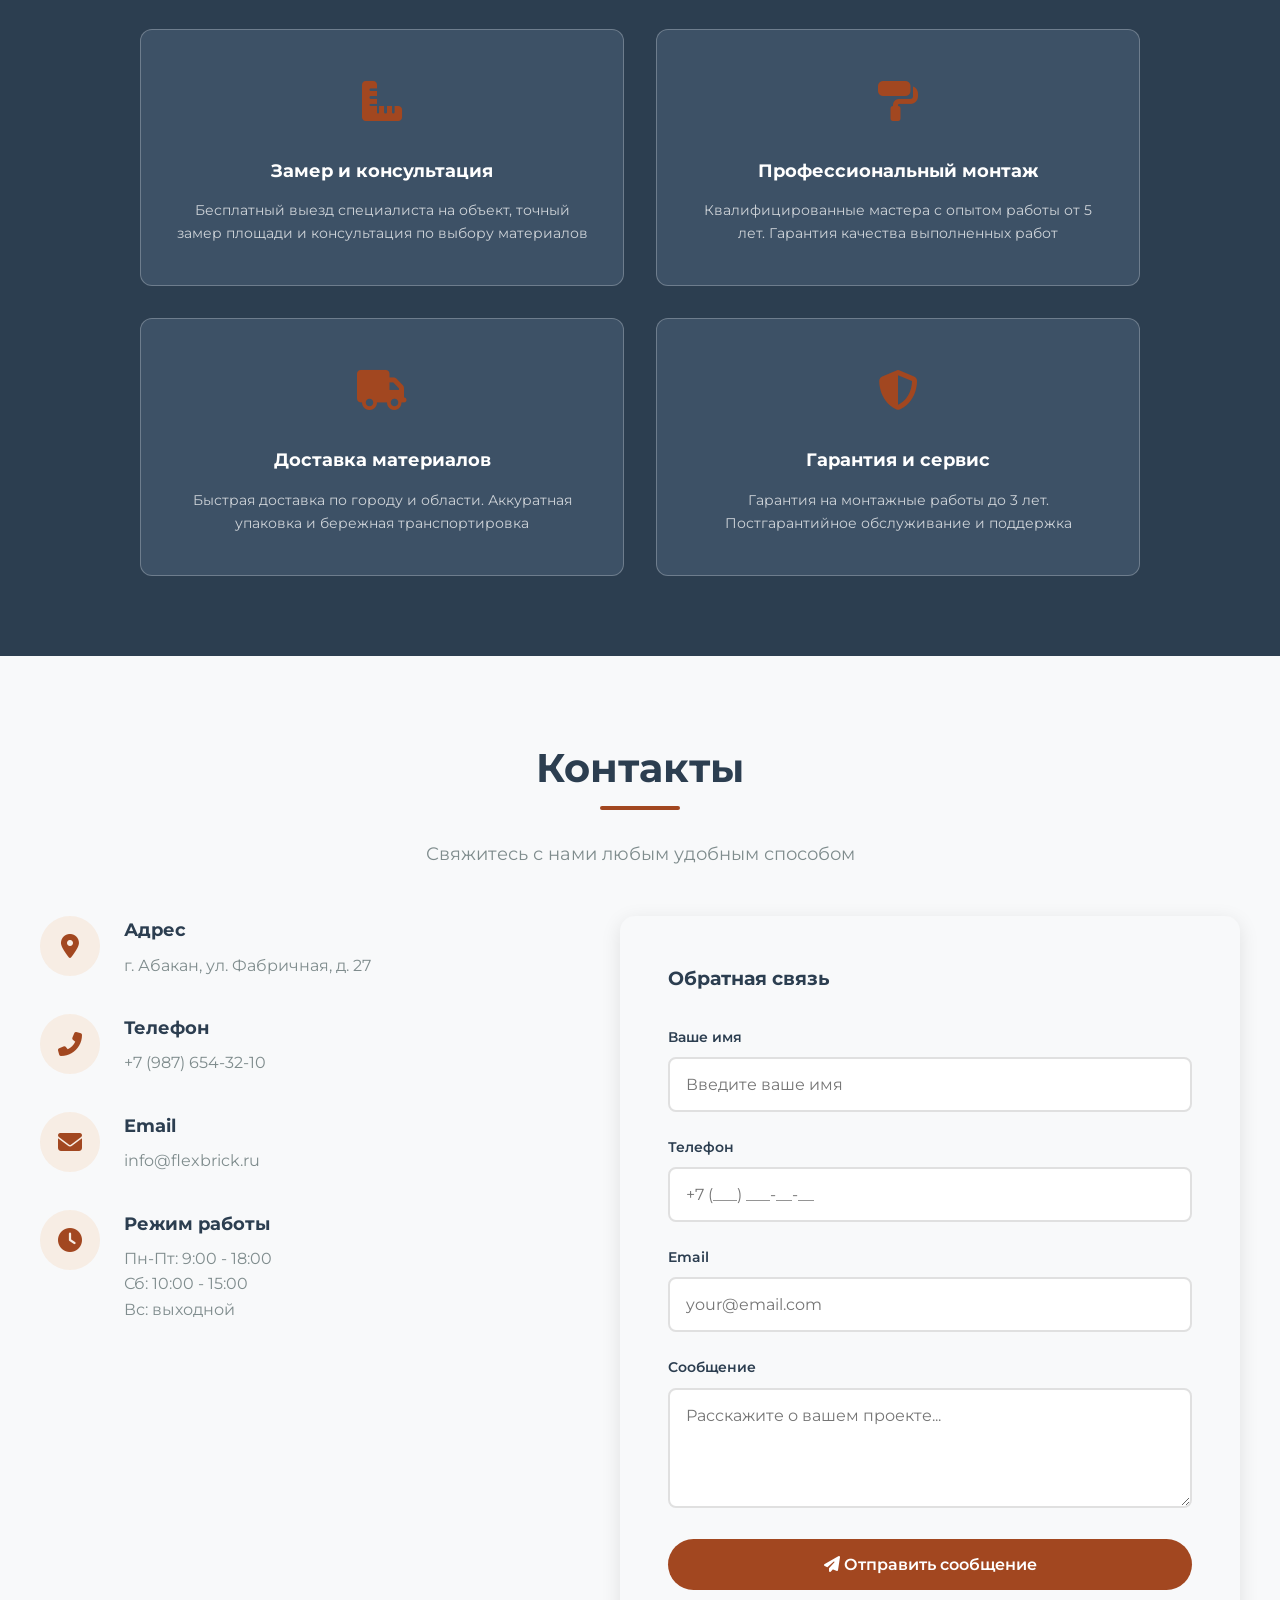
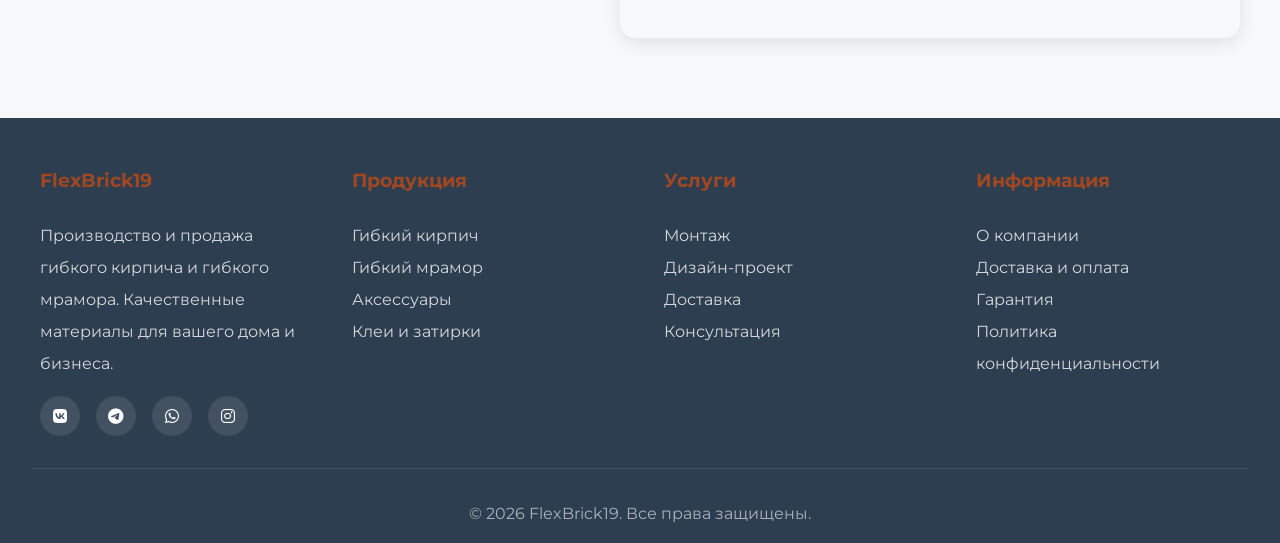
==== commit 22568e4c: "Update index.html" ====
--- a/index.html
+++ b/index.html
@@ -48,16 +48,72 @@
     </div>
 
     <!-- Hero Section -->
-    <section class="hero">
-        <div class="hero-content">
-            <h1>Инновационные отделочные материалы</h1>
-            <p>Гибкий кирпич и гибкий мрамор премиум качества для создания уникальных интерьеров и экстерьеров</p>
-            <div class="hero-buttons">
-                <a href="#products" class="btn">Наша продукция</a>
-                <a href="#contacts" class="btn btn-outline">Связаться с нами</a>
-            </div>
-        </div>
-    </section>
+<!-- Hero Section со слайдером -->
+<section class="hero">
+    <div class="slider-container">
+        <div class="slider-wrapper">
+            <!-- Слайд 1 -->
+            <div class="slide active">
+                <div class="slide-image">
+                    <img src="https://cdn.lemanapro.ru/lmru/image/upload/c_pad/q_auto/f_auto/w_1000/h_1000/v1746573438/lmcode/ZV_sRk8HoEKe5NHOTags3A/91995737_01.jpg" alt="Гибкий кирпич">
+                </div>
+                <div class="slide-content">
+                    <h1>Гибкий кирпич премиум качества</h1>
+                    <p>Идеальная имитация кирпичной кладки для создания уникальных интерьеров и экстерьеров</p>
+                    <div class="slide-buttons">
+                        <a href="#products" class="btn">Наша продукция</a>
+                        <a href="#contacts" class="btn btn-outline">Связаться с нами</a>
+                    </div>
+                </div>
+            </div>
+
+            <!-- Слайд 2 -->
+            <div class="slide">
+                <div class="slide-image">
+                    <img src="https://partnerpkf.ru/wp-content/uploads/gibkiy-mramor-20.jpeg" alt="Гибкий мрамор">
+                </div>
+                <div class="slide-content">
+                    <h1>Гибкий мрамор для роскошной отделки</h1>
+                    <p>Натуральная каменная крошка на гибкой основе для оформления любых поверхностей</p>
+                    <div class="slide-buttons">
+                        <a href="#products" class="btn">Каталог</a>
+                        <a href="#contacts" class="btn btn-outline">Заказать</a>
+                    </div>
+                </div>
+            </div>
+
+            <!-- Слайд 3 -->
+            <div class="slide">
+                <div class="slide-image">
+                    <img src="https://grandfasad.com/wp-content/uploads/2019/05/gibkij-mramor.jpg" alt="Профессиональный монтаж">
+                </div>
+                <div class="slide-content">
+                    <h1>Профессиональный монтаж с гарантией</h1>
+                    <p>Квалифицированные мастера с опытом работы от 5 лет. Гарантия до 3 лет</p>
+                    <div class="slide-buttons">
+                        <a href="#services" class="btn">Наши услуги</a>
+                        <a href="#contacts" class="btn btn-outline">Рассчитать стоимость</a>
+                    </div>
+                </div>
+            </div>
+        </div>
+
+        <!-- Кнопки навигации -->
+        <button class="slider-btn slider-prev" id="sliderPrev">
+            <i class="fas fa-chevron-left"></i>
+        </button>
+        <button class="slider-btn slider-next" id="sliderNext">
+            <i class="fas fa-chevron-right"></i>
+        </button>
+
+        <!-- Индикаторы -->
+        <div class="slider-dots">
+            <span class="dot active" data-slide="0"></span>
+            <span class="dot" data-slide="1"></span>
+            <span class="dot" data-slide="2"></span>
+        </div>
+    </div>
+</section>
 
     <!-- Products Section -->
     <section id="products" class="products">
@@ -70,7 +126,7 @@
             <div class="products-grid">
                 <div class="product-card fade-in">
                     <div class="product-image">
-                        <img src="https://3.downloader.disk.yandex.ru/preview/f4db77cf83d01d969a2676c46928b4b2d6bfa1960020d5fec30e9e500b289629/inf/t6mcIXJO005QYM7AJ6uRTXaHmk4RUR5POgtr7_eQQ4464CJ78P5Dz_9w9WIEjL63v2lElFeClbUV968nj841Ag%3D%3D?uid=534998372&filename=IMG-20231004-WA0004.jpg&disposition=inline&hash=&limit=0&content_type=image%2Fjpeg&owner_uid=534998372&tknv=v3&is_direct_zip_experiment=1&size=2500x1290">
+                        <img src="https://hazdecor.ru/files/content/2023/08/1691679899.jpg">
                         <span class="product-badge">Хит продаж</span>
                     </div>
                     <div class="product-info">
@@ -106,7 +162,7 @@
 
                 <div class="product-card fade-in">
                     <div class="product-image">
-                        <img src="https://1.downloader.disk.yandex.ru/preview/6d190ff117f5f427e26c9b1eb037b8a4ff0388bd849203e732c91fef27852add/inf/EOkjLtMUXCPY6ZV9Z0v0M9_wVhdj_3Ee0_UU-84IVVvWxLugRxOpAozdgsQAR_9gPkSbgfZtE7bI52CrXQqChQ%3D%3D?uid=534998372&filename=кирп3.jpg&disposition=inline&hash=&limit=0&content_type=image%2Fjpeg&owner_uid=534998372&tknv=v3&is_direct_zip_experiment=1&size=2500x1290">
+                        <img src="https://stroyfora.ru/download/content/201706/image_594ce972e58b47.10995681.jpg">
                     </div>
                     <div class="product-info">
                         <h3>Дизайнерские решения</h3>
@@ -133,7 +189,7 @@
 
             <div class="applications-grid">
                 <div class="app-card fade-in">
-                    <img src="https://4.downloader.disk.yandex.ru/preview/119673832ccec0de59858f5da91ed339eee2b79964a36bbcb71962c14da1e7b0/inf/4I_ppLJugcUD9Q9qHjBtDPk3egLP-8uPRcDhnrD1nuMP7wHON_OEvVRRCL4eM57QDxRSKZL45MFOPm9Jqz7MKQ%3D%3D?uid=534998372&filename=кирп2.jpg&disposition=inline&hash=&limit=0&content_type=image%2Fjpeg&owner_uid=534998372&tknv=v3&is_direct_zip_experiment=1&size=2500x1290" alt="Интерьер">
+                    <img src="https://landshaft-kamen.com/upload/medialibrary/182/qht0gu08zc9tryxv9m66qg2j0480cfpk.png">
                     <div class="app-overlay">
                         <h3>Жилые интерьеры</h3>
                         <p>Отделка гостиных, спален, кухонь и прихожих</p>
@@ -320,6 +376,72 @@
 
     <script src="script.js"></script>
     <script>
+        // Слайдер
+const slides = document.querySelectorAll('.slide');
+const dots = document.querySelectorAll('.dot');
+const sliderPrev = document.getElementById('sliderPrev');
+const sliderNext = document.getElementById('sliderNext');
+let currentSlide = 0;
+let slideInterval;
+
+function showSlide(index) {
+    slides.forEach((slide, i) => {
+        slide.classList.remove('active');
+        dots[i].classList.remove('active');
+        if (i === index) {
+            slide.classList.add('active');
+            dots[i].classList.add('active');
+        }
+    });
+    currentSlide = index;
+}
+
+function nextSlide() {
+    const next = (currentSlide + 1) % slides.length;
+    showSlide(next);
+}
+
+function prevSlide() {
+    const prev = (currentSlide - 1 + slides.length) % slides.length;
+    showSlide(prev);
+}
+
+function startAutoPlay() {
+    slideInterval = setInterval(nextSlide, 5000); // Автопереключение каждые 5 секунд
+}
+
+function stopAutoPlay() {
+    clearInterval(slideInterval);
+}
+
+// Обработчики событий
+sliderNext.addEventListener('click', () => {
+    stopAutoPlay();
+    nextSlide();
+    startAutoPlay();
+});
+
+sliderPrev.addEventListener('click', () => {
+    stopAutoPlay();
+    prevSlide();
+    startAutoPlay();
+});
+
+dots.forEach((dot, index) => {
+    dot.addEventListener('click', () => {
+        stopAutoPlay();
+        showSlide(index);
+        startAutoPlay();
+    });
+});
+
+// Автозапуск
+startAutoPlay();
+
+// Пауза при наведении
+const sliderContainer = document.querySelector('.slider-container');
+sliderContainer.addEventListener('mouseenter', stopAutoPlay);
+sliderContainer.addEventListener('mouseleave', startAutoPlay);
         // Navbar scroll effect
         window.addEventListener('scroll', function() {
             const navbar = document.getElementById('navbar');
@@ -390,4 +512,4 @@
         });
     </script>
 </body>
-</html>+</html>
